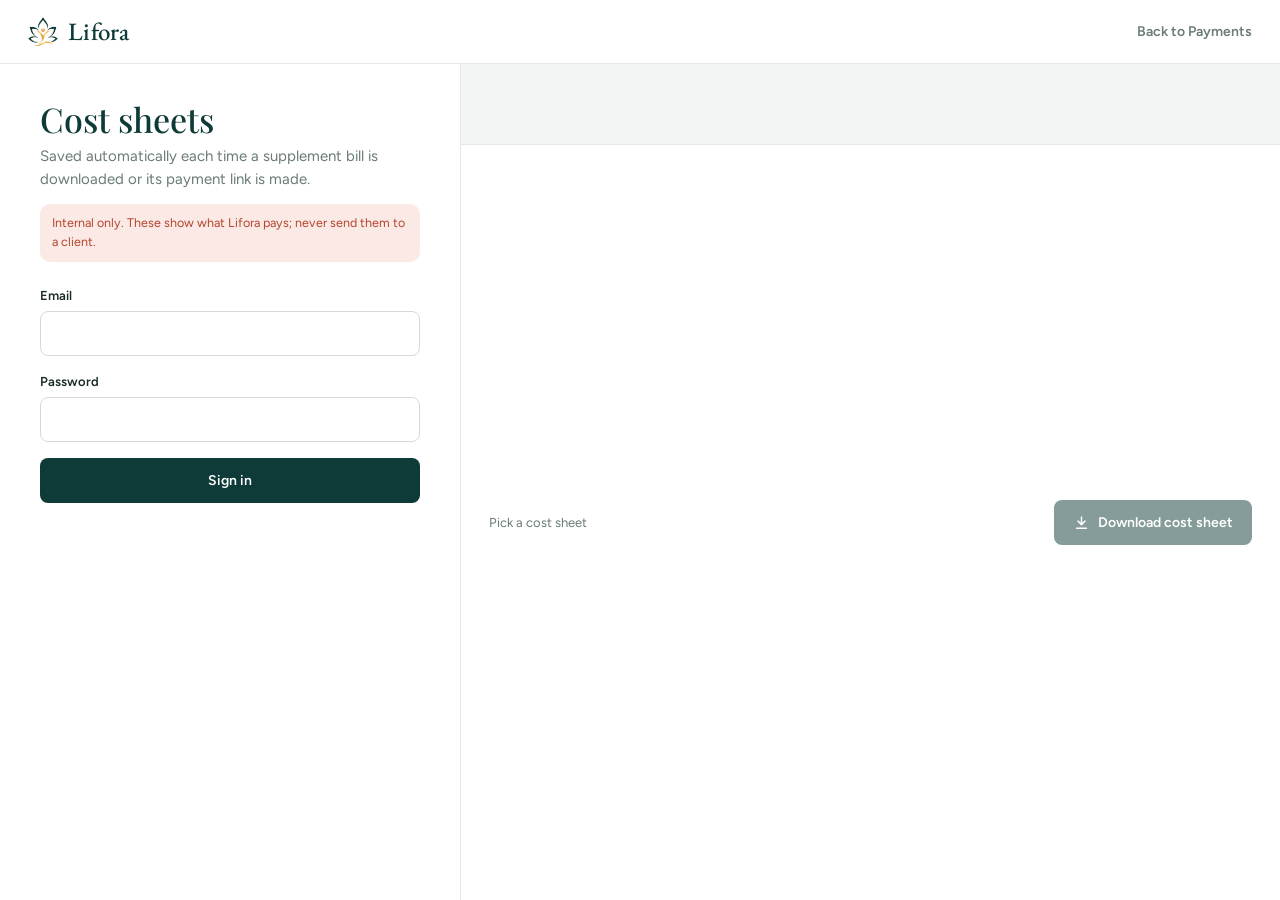
==== cost-sheets/index.html @ 34127728 "Supplements: cost sheet saved privately; Lifora in EB Garamond - Staff now get two PDFs only (schedu" ====
<!doctype html>
<html lang="en">
<head>
<meta charset="utf-8">
<meta name="viewport" content="width=device-width,initial-scale=1,viewport-fit=cover">
<title>Cost sheets · Lifora</title>
<meta name="robots" content="noindex,nofollow">
<meta name="theme-color" content="#ffffff">
<link rel="icon" href="../assets/img/favicon.png" type="image/png">
<link rel="preload" href="../assets/fonts/eb-garamond-latin-500-normal.woff2" as="font" type="font/woff2" crossorigin>
<link rel="stylesheet" href="../assets/css/base.css">
<link rel="stylesheet" href="../assets/css/rx.css">
<link rel="stylesheet" href="../assets/css/sup.css">
<style>
  .sheets{list-style:none;margin:0;padding:0;border-top:1px solid var(--line)}
  .sheet{display:grid;grid-template-columns:1fr auto;gap:4px 16px;padding:14px 4px;border-bottom:1px solid var(--line);cursor:pointer;border-radius:8px}
  .sheet:hover{background:var(--mist)}
  .sheet[aria-selected="true"]{background:#e7efe6}
  .sheet b{font-size:15px}
  .sheet .sub{font-size:12.5px;color:var(--muted)}
  .sheet .amt{text-align:right;font-weight:700;font-variant-numeric:tabular-nums}
  .sheet .amt small{display:block;font-weight:500;color:var(--muted);font-size:12px}
  .sheets .empty{color:var(--muted);padding:20px 4px;cursor:default}
  .owner-note{font-size:12.5px;color:var(--alert);background:#fbe9e5;border-radius:10px;padding:10px 12px;margin:14px 0 0}
</style>
</head>
<body>
<header class="bar">
  <a class="brand" href="../"><img src="../assets/img/emblem.webp" alt="" width="30" height="28"><span>Lifora</span></a>
  <nav class="tabs" aria-label="Tools"><a href="../payments/">Back to Payments</a></nav>
</header>
<main class="studio">
  <section class="form-col" aria-label="Saved cost sheets">
    <h1 class="form-title">Cost sheets</h1>
    <p class="form-lede">Saved automatically each time a supplement bill is downloaded or its payment link is made.</p>
    <p class="owner-note">Internal only. These show what Lifora pays; never send them to a client.</p>

    <form id="signin" class="fields" style="grid-template-columns:1fr;margin-top:24px" hidden novalidate>
      <div class="f"><label for="email">Email</label><input id="email" type="email" autocomplete="username" required></div>
      <div class="f"><label for="password">Password</label><input id="password" type="password" autocomplete="current-password" required></div>
      <button class="btn btn-primary" type="submit">Sign in</button>
      <p class="f"><span class="error" id="signinErr" style="display:block"></span></p>
    </form>

    <div id="app" hidden>
      <div class="search" style="margin-top:22px">
        <svg viewBox="0 0 24 24" fill="none" stroke="currentColor" stroke-width="2" stroke-linecap="round" aria-hidden="true"><circle cx="11" cy="11" r="7"/><path d="M21 21l-4.3-4.3"/></svg>
        <input id="q" type="search" placeholder="Search client or bill no." aria-label="Search" autocomplete="off">
      </div>
      <ul class="sheets" id="list" role="listbox" aria-label="Cost sheets"><li class="empty">Loading…</li></ul>
      <p style="margin-top:18px"><button class="linkbtn" id="signout" type="button">Sign out</button></p>
    </div>
  </section>

  <section class="preview" aria-label="Preview">
    <div class="stage" id="stage"><div class="scaler" id="scaler"><div class="pages" id="pagesRoot"></div></div></div>
    <div class="preview-foot">
      <div class="status" id="status" aria-live="polite">Pick a cost sheet</div>
      <div class="acts"><button class="btn btn-primary" id="pdfBtn" type="button" disabled><span data-icon="download"></span>Download cost sheet</button></div>
    </div>
  </section>
</main>
<script type="module" src="../assets/js/costsheets.js"></script>
</body>
</html>
---- assets/css/base.css ----
/* ==========================================================================
   Lifora Studio — shared tokens and shell (minimal)
   Teal + gold from the lotus emblem, on white. Playfair Display for headings,
   Figtree for everything you read or type. The client's information is the
   loudest thing on every screen; the brand stays small.
   ========================================================================== */
@font-face{font-family:"Playfair Display";src:url("../fonts/playfair-display-latin-400-normal.woff2") format("woff2");font-weight:400;font-style:normal;font-display:swap}
@font-face{font-family:"Playfair Display";src:url("../fonts/playfair-display-latin-500-normal.woff2") format("woff2");font-weight:500;font-style:normal;font-display:swap}
@font-face{font-family:"Playfair Display";src:url("../fonts/playfair-display-latin-600-normal.woff2") format("woff2");font-weight:600;font-style:normal;font-display:swap}
@font-face{font-family:"Playfair Display";src:url("../fonts/playfair-display-latin-400-italic.woff2") format("woff2");font-weight:400;font-style:italic;font-display:swap}
@font-face{font-family:"EB Garamond";src:url("../fonts/eb-garamond-latin-500-normal.woff2") format("woff2");font-weight:500;font-style:normal;font-display:swap}
@font-face{font-family:"Figtree";src:url("../fonts/figtree-latin-400-normal.woff2") format("woff2");font-weight:400;font-display:swap}
@font-face{font-family:"Figtree";src:url("../fonts/figtree-latin-500-normal.woff2") format("woff2");font-weight:500;font-display:swap}
@font-face{font-family:"Figtree";src:url("../fonts/figtree-latin-600-normal.woff2") format("woff2");font-weight:600;font-display:swap}
@font-face{font-family:"Figtree";src:url("../fonts/figtree-latin-700-normal.woff2") format("woff2");font-weight:700;font-display:swap}
@font-face{font-family:"Figtree";src:url("../fonts/figtree-latin-800-normal.woff2") format("woff2");font-weight:800;font-display:swap}

:root{
  --teal:#0e3b38;
  --teal-2:#1d5752;
  --ink:#1a2b29;
  --muted:#6a7b78;
  --faint:#9aa8a5;
  --line:#e4e9e7;
  --line-2:#d3dbd8;
  --mist:#f3f5f4;
  --paper:#ffffff;
  --gold:#b8892e;
  --alert:#b4462f;

  --serif:"Playfair Display",Georgia,"Times New Roman",serif;
  --brandface:"EB Garamond",Garamond,Georgia,serif;   /* the name "Lifora", as in the logo */
  --sans:"Figtree",system-ui,-apple-system,"Segoe UI",Roboto,Arial,sans-serif;
  --focus:0 0 0 3px color-mix(in srgb,var(--teal) 22%,transparent);
}
*{box-sizing:border-box}
[hidden]{display:none!important}
html{-webkit-text-size-adjust:100%}
body{margin:0;background:var(--paper);color:var(--ink);font:15px/1.5 var(--sans);-webkit-font-smoothing:antialiased}
button,input,select,textarea{font:inherit;color:inherit}
:focus-visible{outline:none;box-shadow:var(--focus)}
a{color:inherit}

/* ---------- top bar ---------- */
.bar{display:flex;align-items:center;justify-content:space-between;gap:16px;height:64px;padding:0 28px;border-bottom:1px solid var(--line);background:var(--paper);position:sticky;top:0;z-index:10}
.brand{display:flex;align-items:center;gap:10px;text-decoration:none;color:var(--teal)}
.brand img{width:30px;height:auto;display:block}
.brand span{font:500 25px/1 var(--brandface);letter-spacing:.01em}
.tabs{display:flex;gap:26px;height:100%}
.tabs a{display:flex;align-items:center;font-size:14px;font-weight:600;color:var(--muted);text-decoration:none;border-bottom:2px solid transparent;margin-bottom:-1px}
.tabs a:hover{color:var(--teal)}
.tabs a[aria-current="page"]{color:var(--teal);border-bottom-color:var(--teal)}

/* ---------- studio: form | preview ---------- */
.studio{display:grid;grid-template-columns:minmax(340px,460px) minmax(0,1fr);min-height:calc(100dvh - 64px)}
.form-col{padding:36px 40px 56px;min-width:0}
.form-title{font:500 34px/1.15 var(--serif);color:var(--teal);margin:0 0 6px}
.form-lede{color:var(--muted);margin:0;max-width:44ch}

.group{margin-top:34px}
.group > h2{font:600 13px/1 var(--sans);color:var(--teal);margin:0 0 14px;display:flex;justify-content:space-between;align-items:baseline;gap:10px;padding-bottom:10px;border-bottom:1px solid var(--line)}
.group > h2 .hint{font-weight:500;color:var(--faint)}

.fields{display:grid;grid-template-columns:1fr 1fr;gap:16px 14px}
.fields .wide{grid-column:1/-1}
.f label,.f .label{display:flex;justify-content:space-between;align-items:baseline;font-size:13px;font-weight:600;color:var(--ink);margin-bottom:6px}
.f .count{font-weight:500;font-size:11.5px;color:var(--faint);font-variant-numeric:tabular-nums}
.f .count.near{color:var(--gold)}
.f input,.f select,.f textarea{width:100%;background:var(--paper);border:1px solid var(--line-2);border-radius:8px;padding:10px 12px;font-size:15px;transition:border-color .15s}
.f textarea{resize:vertical;min-height:88px;line-height:1.45}
.f textarea.short{min-height:52px}
.f input:hover,.f select:hover,.f textarea:hover{border-color:#b9c4c1}
.f input:focus,.f select:focus,.f textarea:focus{border-color:var(--teal);outline:none;box-shadow:var(--focus)}
.f .help{font-size:12.5px;color:var(--muted);margin-top:6px;line-height:1.4}
.f .error{font-size:12.5px;color:var(--alert);margin-top:6px;display:none}
.f.invalid input{border-color:var(--alert)}
.f.invalid .error{display:block}
.unit{position:relative}
.unit input{padding-right:44px}
.unit span{position:absolute;right:12px;top:50%;transform:translateY(-50%);font-size:13px;color:var(--faint);pointer-events:none}
.derived{display:flex;align-items:center;gap:8px;border:1px dashed var(--line-2);border-radius:8px;padding:10px 12px;font-size:13px;color:var(--muted);min-height:44px}
.derived b{font-size:16px;color:var(--teal);font-variant-numeric:tabular-nums}

.privacy{font-size:12.5px;color:var(--muted);line-height:1.55;margin-top:36px;max-width:46ch}
.linkbtn{background:none;border:0;padding:0;color:var(--teal);font-weight:600;font-size:13.5px;text-decoration:underline;text-underline-offset:3px;cursor:pointer}

/* ---------- buttons ---------- */
.btn{display:inline-flex;align-items:center;justify-content:center;gap:8px;border:1px solid transparent;border-radius:8px;padding:11px 18px;font-weight:600;font-size:14px;cursor:pointer;text-decoration:none;white-space:nowrap;transition:background .15s,border-color .15s}
.btn:disabled{opacity:.5;cursor:not-allowed}
.btn svg{width:17px;height:17px;flex:none}
.btn-primary{background:var(--teal);color:#fff}
.btn-primary:hover{background:var(--teal-2)}
.btn-line{background:var(--paper);color:var(--teal);border-color:var(--line-2)}
.btn-line:hover{border-color:var(--teal)}
.spinner{width:15px;height:15px;border-radius:50%;border:2px solid currentColor;border-right-color:transparent;animation:spin .7s linear infinite;display:none}
.busy .spinner{display:inline-block}
.busy .btn-icon{display:none}
@keyframes spin{to{transform:rotate(360deg)}}

/* ---------- preview ---------- */
.preview{background:var(--mist);border-left:1px solid var(--line);position:sticky;top:64px;height:calc(100dvh - 64px);display:grid;grid-template-rows:1fr auto;min-width:0}
.stage{overflow:auto;display:flex;align-items:flex-start;justify-content:center;padding:40px;min-height:0}
.preview-foot{display:flex;align-items:center;gap:12px;padding:14px 28px;border-top:1px solid var(--line);background:var(--paper)}
.preview-foot .status{font-size:13px;color:var(--muted);flex:1;min-width:0}
.preview-foot .status.warn{color:var(--alert)}
.preview-foot .acts{display:flex;gap:10px;margin-left:auto}

/* ---------- toast ---------- */
.toast{position:fixed;left:50%;bottom:24px;transform:translate(-50%,12px);opacity:0;background:var(--teal);color:#fff;padding:11px 16px;border-radius:10px;font-size:13.5px;font-weight:600;box-shadow:0 10px 30px #0003;transition:opacity .2s,transform .2s;z-index:50;max-width:calc(100vw - 32px);pointer-events:none}
.toast.show{opacity:1;transform:translate(-50%,0);pointer-events:auto}
.toast button{background:none;border:0;color:#f1d9a6;font-weight:700;text-decoration:underline;cursor:pointer;margin-left:8px;padding:0}

/* ---------- responsive ---------- */
@media (max-width:980px){
  .bar{padding:0 16px}
  .tabs{gap:18px;overflow-x:auto;scrollbar-width:none;min-width:0;flex:1;justify-content:flex-start;margin-left:12px}
  .tabs a{white-space:nowrap}
  .studio{grid-template-columns:minmax(0,1fr)}
  .preview{position:relative;top:0;height:auto;order:-1;border-left:0;border-bottom:1px solid var(--line);display:block}
  .stage{padding:20px 16px}
  .form-col{padding:28px 16px 40px}
  .preview-foot{position:fixed;left:0;right:0;bottom:0;z-index:20;padding:12px 16px calc(12px + env(safe-area-inset-bottom));box-shadow:0 -6px 20px #0e3b3814}
  .preview-foot .status{display:none}
  .preview-foot .acts{width:100%}
  .preview-foot .acts .btn{flex:1}
  body{padding-bottom:76px}
}
@media (max-width:420px){.brand span{display:none}}
@media (prefers-reduced-motion:reduce){*{transition:none!important;animation:none!important}}

/* ---------- dynamic button (see dynamicButton() in common.js) ---------- */
.dyn{position:relative;overflow:hidden;white-space:nowrap;transition:width .26s cubic-bezier(.23,1,.32,1),background .15s cubic-bezier(.23,1,.32,1),border-color .15s,color .15s,transform .15s cubic-bezier(.23,1,.32,1)}
.dyn:active:not(:disabled){transform:scale(.97)}
.dyn:disabled{opacity:1;cursor:progress}
.dyn-in{position:relative;display:inline-flex;align-items:center;gap:8px}
.dyn-ico,.dyn-txt{position:relative;display:inline-grid;overflow:hidden}
.dyn-ico{width:17px;height:17px;flex:none}
.dyn-ico[hidden]{display:none!important}
.dyn-item{grid-area:1/1;display:flex;align-items:center;justify-content:center}
.dyn-ico .dyn-item svg{width:17px;height:17px}
.dyn-enter{animation:dyn-enter .18s cubic-bezier(.23,1,.32,1)}
.dyn-leave{animation:dyn-leave .18s cubic-bezier(.23,1,.32,1) forwards}
@keyframes dyn-enter{from{opacity:0;transform:translateY(8px)}}
@keyframes dyn-leave{to{opacity:0;transform:translateY(-8px)}}
.dyn-measure{position:absolute;left:0;top:0;display:inline-flex;align-items:center;gap:8px;visibility:hidden;pointer-events:none}
.dyn-ico-m{display:inline-flex;width:17px;height:17px}
.dyn-spin{animation:spin .8s linear infinite}
.linkbtn.dyn{padding:0}

/* ---------- animated counter (see counter.js) ---------- */
.sr-only{position:absolute;width:1px;height:1px;padding:0;margin:-1px;overflow:hidden;clip:rect(0,0,0,0);white-space:nowrap;border:0}
.ctr{display:inline-flex;align-items:center;font-variant-numeric:tabular-nums;vertical-align:bottom}
.ctr-vis{position:relative;display:inline-flex;align-items:center;user-select:none}
.ctr-fx,.ctr-m{display:inline-block}
.ctr-d{position:relative;display:inline-grid;overflow:hidden;height:1.5em;line-height:1.5;
  -webkit-mask-image:linear-gradient(to bottom,rgba(0,0,0,0) 0%,rgba(0,0,0,.06) 5.5%,rgba(0,0,0,.5) 11%,rgba(0,0,0,.94) 16.5%,#000 22%,#000 78%,rgba(0,0,0,.94) 83.5%,rgba(0,0,0,.5) 89%,rgba(0,0,0,.06) 94.5%,rgba(0,0,0,0) 100%);
  mask-image:linear-gradient(to bottom,rgba(0,0,0,0) 0%,rgba(0,0,0,.06) 5.5%,rgba(0,0,0,.5) 11%,rgba(0,0,0,.94) 16.5%,#000 22%,#000 78%,rgba(0,0,0,.94) 83.5%,rgba(0,0,0,.5) 89%,rgba(0,0,0,.06) 94.5%,rgba(0,0,0,0) 100%)}
.ctr-sz{grid-area:1/1;visibility:hidden}
.ctr-st{position:absolute;left:0;right:0;top:0;will-change:transform}
.ctr-st>span{display:flex;align-items:center;justify-content:center;height:1.5em}

/* ---------- bounce sidebar (see rail.js) ---------- */
.rail-col{display:none}
@media (min-width:1280px){
  .studio.with-rail{grid-template-columns:176px minmax(340px,460px) minmax(0,1fr)}
  .rail-col{display:block;border-right:1px solid var(--line);padding:40px 12px 40px 20px}
  .rail-col .bounce{position:sticky;top:104px}
}
.bounce{position:relative;list-style:none;margin:0;padding:0 0 0 24px;display:flex;flex-direction:column;gap:4px}
.bounce-dot{position:absolute;left:8px;top:0;width:6px;height:6px;border-radius:50%;background:var(--gold);opacity:0;transition:opacity .15s;will-change:transform}
.bounce.ready .bounce-dot{opacity:1}
.bounce-item{display:flex;width:100%;align-items:center;padding:4px;border:0;background:none;border-radius:8px;text-align:left;font-size:14px;color:color-mix(in srgb,var(--ink) 50%,transparent);cursor:pointer;transition:color .2s;text-decoration:none}
.bounce-item:hover{color:var(--ink)}
.bounce-item[data-active="true"]{color:var(--ink)}
.bounce-heading{padding:28px 4px 4px;font-size:11px;font-weight:600;letter-spacing:.14em;text-transform:uppercase;color:var(--gold)}
.bounce-heading:first-child{padding-top:0}
---- assets/css/rx.css ----
/* ==========================================================================
   Prescription tool — form pieces + the A4 page (1024 × 1448, true A4 ratio).
   Layout follows Lifora's printed prescription: logo left, doctor right,
   client block, Rx table, advice, review date, signature bottom right.
   ========================================================================== */

/* ---------- form ---------- */
.presets{display:flex;gap:8px;flex-wrap:wrap;margin-bottom:12px}
.preset{border:1px solid var(--line-2);background:var(--paper);border-radius:999px;padding:6px 12px;font-size:13px;font-weight:600;color:var(--teal);cursor:pointer}
.preset:hover{border-color:var(--teal)}
.preset::before{content:'+ '}
.rx-rows{list-style:none;margin:0 0 12px;padding:0;display:grid;gap:12px;counter-reset:rx}
.rx-row{position:relative;border:1px solid var(--line);border-radius:12px;padding:14px 14px 12px 40px;background:var(--paper)}
.rx-row::before{counter-increment:rx;content:counter(rx);position:absolute;left:14px;top:14px;font:600 15px var(--serif);color:var(--teal)}
.rx-row .fields{gap:10px}
.rx-row label{font-size:12px}
.rx-row input,.rx-row select{padding:8px 10px;font-size:14px}
.rx-row-acts{display:flex;justify-content:flex-end;gap:16px;margin-top:8px}
.rx-row-acts .linkbtn{font-size:12.5px}
.sig-row{display:flex;align-items:center;gap:14px;flex-wrap:wrap}
.sig-btn{cursor:pointer;padding:8px 14px;font-size:13px}
#sigThumb{max-height:40px;max-width:140px;border:1px solid var(--line);border-radius:6px;background:#fff;padding:2px}
.review-quick{display:flex;gap:14px;align-items:center;min-height:44px}
.review-quick .linkbtn{font-size:13px}

/* ---------- preview ---------- */
.scaler{flex:none;position:relative}
.pages{width:1024px;transform-origin:top left}
.page{position:relative;width:1024px;height:1448px;background:#fff;overflow:hidden;box-shadow:0 1px 2px #0e3b3814,0 18px 40px #0e3b3816;font-family:var(--sans);color:#1a2b29;-webkit-font-smoothing:antialiased}
.exporting .pages{transform:none!important}
.exporting .page{box-shadow:none}

/* ---------- the page ---------- */
.rx-page{padding:64px 84px 0}
.rx-head{display:flex;justify-content:space-between;align-items:flex-start;padding-bottom:30px;border-bottom:1.5px solid #e4e9e7}
.rx-mark{display:flex;flex-direction:column;align-items:center;width:240px}
.rx-mark img{width:184px;height:auto;display:block}
.rx-mark .tag{display:flex;align-items:center;gap:10px;margin-top:8px;font:italic 400 17px var(--serif);color:#0e3b38;white-space:nowrap}
.rx-mark .tag::before,.rx-mark .tag::after{content:'';width:26px;height:1px;background:#b8892e}
.rx-doc{text-align:right;padding-top:6px}
.rx-doc b{display:block;font-size:23px;font-weight:700;color:#1a2b29}
.rx-doc span{display:block;font-size:16.5px;color:#6a7b78;margin-top:6px}
.rx-pt{display:grid;grid-template-columns:1fr auto;gap:12px 40px;margin-top:32px;font-size:17.5px}
.rx-pt p{margin:0}
.rx-pt .r{text-align:right}
.rx-pt b{font-weight:700}
.rx-dx{margin:28px 0 0;font-size:17.5px;line-height:1.5}
.rx-dx b{font-weight:700}
.rx-symbol{font:italic 600 60px/1 var(--serif);color:#0e3b38;margin:40px 0 8px}
.rx-table{width:100%;border-collapse:collapse;font-size:17.5px}
.rx-table th{text-align:left;font-size:15px;font-weight:600;color:#6a7b78;padding:0 12px 12px 0;border-bottom:2px solid #c9d2cf}
.rx-table td{padding:20px 12px 20px 0;border-bottom:1px solid #e4e9e7;vertical-align:top;line-height:1.45}
.rx-table td:first-child{font-weight:700;width:42%}
.rx-table td:nth-child(2){width:16%}
.rx-table td:nth-child(3){width:12%}
.rx-table .empty td{color:#9aa8a5;font-weight:400}
.rx-advice{margin-top:44px;font-size:17.5px}
.rx-advice h3{font-size:17.5px;font-weight:700;margin:0 0 10px}
.rx-advice ol{margin:0;padding-left:22px;line-height:1.75}
.rx-review{margin-top:22px;font-size:17.5px}
.rx-review b{font-weight:700}
.rx-sign{position:absolute;right:84px;bottom:84px;width:280px;text-align:center}
.rx-sign .sig{height:76px;display:flex;align-items:flex-end;justify-content:center;margin-bottom:6px}
.rx-sign .sig img{max-height:76px;max-width:220px}
.rx-sign .line{border-top:1.5px solid #6a7b78;padding-top:10px;font-size:17.5px;font-weight:700}
.rx-sign small{display:block;font-size:14px;color:#6a7b78;margin-top:4px;letter-spacing:.02em}

@media print{
  @page{size:A4;margin:0}
  body{padding:0}
  .bar,.form-col,.preview-foot,.toast{display:none!important}
  .studio{display:block}
  .preview{position:static;height:auto;background:none;border:0;display:block}
  .stage{padding:0;overflow:visible;display:block}
  .scaler{width:auto!important;height:auto!important}
  .pages{width:auto;transform:none!important}
  .page{box-shadow:none;margin:0 auto;zoom:.775;print-color-adjust:exact;-webkit-print-color-adjust:exact}
}
---- assets/css/sup.css ----
/* ==========================================================================
   Supplements tool — form pieces + the three documents (schedule, bill,
   internal). Letterhead and page base come from rx.css.
   ========================================================================== */
.co-muted{color:var(--muted)}

/* duration */
.seg{display:flex;gap:6px;align-items:center;flex-wrap:wrap}
.seg button{border:1px solid var(--line-2);background:var(--paper);border-radius:999px;padding:8px 14px;font-size:14px;font-weight:600;color:var(--muted);cursor:pointer}
.seg button[aria-checked="true"]{background:var(--teal);border-color:var(--teal);color:#fff}
.seg-custom{display:inline-flex;align-items:center;gap:6px;margin-left:6px;font-size:14px;color:var(--muted)}
.seg-custom input{width:76px;border:1px solid var(--line-2);border-radius:8px;padding:8px 10px;font-size:15px}
.seg-custom input:focus{border-color:var(--teal);outline:none;box-shadow:var(--focus)}

/* catalogue picker */
.search{position:relative;margin-bottom:10px}
.search svg{position:absolute;left:12px;top:50%;transform:translateY(-50%);width:16px;height:16px;color:var(--faint)}
.search input{width:100%;background:var(--paper);border:1px solid var(--line-2);border-radius:8px;padding:10px 12px 10px 36px;font-size:15px}
.search input:focus{border-color:var(--teal);outline:none;box-shadow:var(--focus)}
.cat{display:flex;flex-wrap:wrap;gap:6px;max-height:172px;overflow:auto;padding:2px;margin-bottom:16px}
.cat button{border:1px solid var(--line-2);background:var(--paper);border-radius:999px;padding:6px 12px;font-size:13px;font-weight:600;color:var(--teal);cursor:pointer}
.cat button:hover{border-color:var(--teal)}
.cat button[aria-pressed="true"]{background:#e7efe6;border-color:#cfdccf;color:var(--muted)}
.cat .none{font-size:13px;color:var(--muted);padding:6px 2px}

/* selected rows */
.sup-rows{list-style:none;margin:0 0 12px;padding:0;display:grid;gap:12px;counter-reset:sup}
.sup-row{position:relative;border:1px solid var(--line);border-radius:12px;padding:14px 14px 12px 40px;background:var(--paper)}
.sup-row::before{counter-increment:sup;content:counter(sup);position:absolute;left:14px;top:14px;font:600 15px var(--serif);color:var(--teal)}
.sup-row.local{background:#fbfaf6}
.sup-top{display:flex;justify-content:space-between;align-items:flex-start;gap:10px}
.sup-name{font-weight:700;font-size:15px}
.sup-name input{width:100%;border:1px solid var(--line-2);border-radius:8px;padding:8px 10px;font-size:15px;font-weight:600}
.packs{display:inline-flex;border:1px solid var(--line-2);border-radius:999px;overflow:hidden;flex:none}
.packs button{border:0;background:none;padding:4px 10px;font-size:12.5px;font-weight:600;color:var(--muted);cursor:pointer}
.packs button[aria-checked="true"]{background:var(--teal);color:#fff}
.sup-grid{display:grid;grid-template-columns:1fr 1fr;gap:10px 12px;margin-top:10px}
.sup-grid .wide{grid-column:1/-1}
.sup-grid label{display:block;font-size:12px;font-weight:600;color:var(--ink);margin-bottom:4px}
.sup-grid input{width:100%;border:1px solid var(--line-2);border-radius:8px;padding:8px 10px;font-size:14px;background:var(--paper)}
.sup-grid input:focus{border-color:var(--teal);outline:none;box-shadow:var(--focus)}
.doses{display:grid;grid-template-columns:repeat(4,1fr);gap:6px}
.doses label{text-align:center;font-weight:500;color:var(--muted);font-size:11.5px}
.doses input{text-align:center;padding:8px 4px}
.bottles{display:flex;align-items:center;gap:8px}
.bottles input{width:72px}
.bottles .auto{font-size:12px;color:var(--muted)}
.money-line{display:flex;justify-content:space-between;font-size:13px;color:var(--muted);margin-top:10px;padding-top:10px;border-top:1px dashed var(--line)}
.money-line b{color:var(--ink);font-variant-numeric:tabular-nums}
.money-line .neg{color:var(--alert)}
.sup-acts{display:flex;justify-content:space-between;align-items:center;gap:12px;margin-top:10px;flex-wrap:wrap}
.sup-acts label{display:flex;align-items:center;gap:8px;font-size:13px;color:var(--ink)}
.sup-acts input{accent-color:var(--teal);width:16px;height:16px}
.sup-acts .linkbtn{font-size:12.5px}

/* document switcher above the preview */
.doc-tabs{display:flex;gap:4px;padding:12px 20px 0;border-bottom:1px solid var(--line);background:var(--mist)}
.doc-tabs button{border:0;background:none;padding:10px 14px;border-radius:10px 10px 0 0;font-size:14px;font-weight:600;color:var(--muted);cursor:pointer;display:flex;flex-direction:column;align-items:flex-start;line-height:1.2}
.doc-tabs button small{font-weight:500;font-size:11.5px;color:var(--faint)}
.doc-tabs button[aria-selected="true"]{background:var(--paper);color:var(--teal);box-shadow:0 -1px 0 var(--line) inset}
.preview{grid-template-rows:auto 1fr auto auto}
.pay-result{padding:12px 28px 16px;background:var(--paper);border-top:1px solid var(--line);font-size:13px}
.pay-result a{color:var(--teal);overflow-wrap:anywhere}
.pay-result .row{display:flex;gap:16px;margin-top:8px;flex-wrap:wrap}

/* ---------- documents ---------- */
.doc{--s:1}
.doc .rx-page{padding:64px 84px 0}
.doc-title{display:flex;align-items:baseline;justify-content:space-between;margin:32px 0 0}
.doc-title h2{font:italic 600 calc(40px*var(--s))/1 var(--serif);color:#0e3b38;margin:0}
.doc-title span{font-size:calc(15px*var(--s));color:#6a7b78}
.doc-pt{display:grid;grid-template-columns:1fr auto;gap:10px 40px;margin-top:22px;font-size:calc(16.5px*var(--s))}
.doc-pt p{margin:0}
.doc-pt .r{text-align:right}
.doc-pt b{font-weight:700}
.doc-table{width:100%;border-collapse:collapse;font-size:calc(15.5px*var(--s));margin-top:calc(26px*var(--s))}
.doc-table th{text-align:left;font-size:calc(13px*var(--s));font-weight:600;color:#6a7b78;padding:0 10px calc(10px*var(--s)) 0;border-bottom:2px solid #c9d2cf;vertical-align:bottom}
.doc-table td{padding:calc(12px*var(--s)) 10px calc(12px*var(--s)) 0;border-bottom:1px solid #e4e9e7;vertical-align:top;line-height:1.35}
.doc-table .num{text-align:right;font-variant-numeric:tabular-nums;white-space:nowrap}
.doc-table .mid{text-align:center;width:9%}
.doc-table th.num{text-align:right}
.doc-table th.mid{text-align:center}
.doc-table td.name{font-weight:700}
.doc-table td.name small{display:block;font-weight:500;color:#6a7b78;font-size:calc(13px*var(--s));margin-top:2px}
.doc-table .dose{font-weight:700;color:#0e3b38}
.doc-table .dash{color:#c3ccc9}
.doc-table tfoot td{border-bottom:0;font-weight:700;padding-top:calc(16px*var(--s))}
.doc-table tfoot .grand td{font-size:calc(19px*var(--s));color:#0e3b38;border-top:2px solid #c9d2cf}
.doc-table .neg{color:#b4462f}
.doc-note{font-size:calc(14px*var(--s));color:#6a7b78;margin:14px 0 0}
.doc-instr{margin-top:calc(30px*var(--s));font-size:calc(15px*var(--s))}
.doc-instr h3{font-size:calc(15.5px*var(--s));font-weight:700;margin:0 0 8px}
.doc-instr ol{margin:0;padding-left:22px;line-height:1.6}
.doc-empty td{color:#9aa8a5;font-weight:400!important}
.internal-tag{display:inline-block;background:#fbe9e5;color:#b4462f;font-weight:700;font-size:13px;letter-spacing:.04em;padding:6px 12px;border-radius:999px}
.bill-pay{display:flex;gap:22px;align-items:center;margin-top:30px;padding:18px 20px;border:1px solid #e4e9e7;border-radius:14px}
.bill-pay .qr{width:120px;height:120px;flex:none}
.bill-pay .qr svg{width:100%;height:100%;display:block}
.bill-pay p{margin:0;font-size:15px;line-height:1.5}
.bill-pay b{display:block;font-size:16px;color:#0e3b38;margin-bottom:4px}
.bill-pay span{color:#6a7b78;font-size:13.5px;overflow-wrap:anywhere}
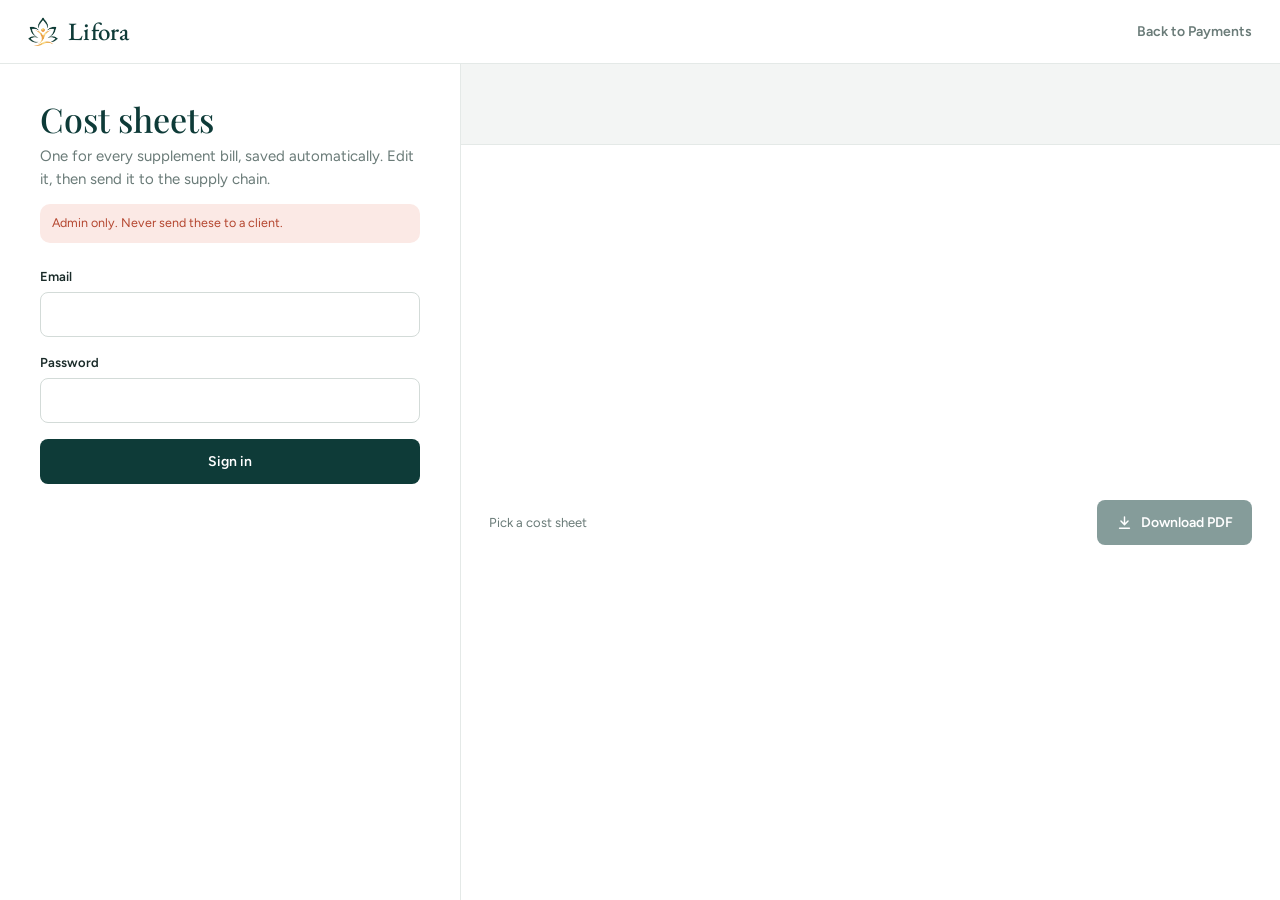
==== commit bc3d475c: "Staff sign-in, editable Aegant cost sheets with commission and delivery - Roles: admin (payment_admi" ====
--- a/cost-sheets/index.html
+++ b/cost-sheets/index.html
@@ -12,8 +12,8 @@
 <link rel="stylesheet" href="../assets/css/rx.css">
 <link rel="stylesheet" href="../assets/css/sup.css">
 <style>
-  .sheets{list-style:none;margin:0;padding:0;border-top:1px solid var(--line)}
-  .sheet{display:grid;grid-template-columns:1fr auto;gap:4px 16px;padding:14px 4px;border-bottom:1px solid var(--line);cursor:pointer;border-radius:8px}
+  .sheets{list-style:none;margin:0;padding:0;border-top:1px solid var(--line);max-height:260px;overflow:auto}
+  .sheet{display:grid;grid-template-columns:1fr auto;gap:4px 16px;padding:12px 6px;border-bottom:1px solid var(--line);cursor:pointer;border-radius:8px}
   .sheet:hover{background:var(--mist)}
   .sheet[aria-selected="true"]{background:#e7efe6}
   .sheet b{font-size:15px}
@@ -22,6 +22,7 @@
   .sheet .amt small{display:block;font-weight:500;color:var(--muted);font-size:12px}
   .sheets .empty{color:var(--muted);padding:20px 4px;cursor:default}
   .owner-note{font-size:12.5px;color:var(--alert);background:#fbe9e5;border-radius:10px;padding:10px 12px;margin:14px 0 0}
+  .no-access{margin-top:24px}
 </style>
 </head>
 <body>
@@ -30,10 +31,10 @@
   <nav class="tabs" aria-label="Tools"><a href="../payments/">Back to Payments</a></nav>
 </header>
 <main class="studio">
-  <section class="form-col" aria-label="Saved cost sheets">
+  <section class="form-col" aria-label="Cost sheets">
     <h1 class="form-title">Cost sheets</h1>
-    <p class="form-lede">Saved automatically each time a supplement bill is downloaded or its payment link is made.</p>
-    <p class="owner-note">Internal only. These show what Lifora pays; never send them to a client.</p>
+    <p class="form-lede">One for every supplement bill, saved automatically. Edit it, then send it to the supply chain.</p>
+    <p class="owner-note">Admin only. Never send these to a client.</p>
 
     <form id="signin" class="fields" style="grid-template-columns:1fr;margin-top:24px" hidden novalidate>
       <div class="f"><label for="email">Email</label><input id="email" type="email" autocomplete="username" required></div>
@@ -42,12 +43,43 @@
       <p class="f"><span class="error" id="signinErr" style="display:block"></span></p>
     </form>
 
+    <p class="no-access form-lede" id="noAccess" hidden>Only the admin can open cost sheets. <a href="../payments/">Go to Payments</a></p>
+
     <div id="app" hidden>
-      <div class="search" style="margin-top:22px">
-        <svg viewBox="0 0 24 24" fill="none" stroke="currentColor" stroke-width="2" stroke-linecap="round" aria-hidden="true"><circle cx="11" cy="11" r="7"/><path d="M21 21l-4.3-4.3"/></svg>
-        <input id="q" type="search" placeholder="Search client or bill no." aria-label="Search" autocomplete="off">
+      <div class="group">
+        <h2>Saved <span class="hint" id="count"></span></h2>
+        <div class="search">
+          <svg viewBox="0 0 24 24" fill="none" stroke="currentColor" stroke-width="2" stroke-linecap="round" aria-hidden="true"><circle cx="11" cy="11" r="7"/><path d="M21 21l-4.3-4.3"/></svg>
+          <input id="q" type="search" placeholder="Search client or bill no." aria-label="Search" autocomplete="off">
+        </div>
+        <ul class="sheets" id="list" role="listbox" aria-label="Cost sheets"><li class="empty">Loading…</li></ul>
       </div>
-      <ul class="sheets" id="list" role="listbox" aria-label="Cost sheets"><li class="empty">Loading…</li></ul>
+
+      <form id="editor" hidden novalidate>
+        <div class="group">
+          <h2>Delivery <span class="dirty" id="dirty" hidden>Unsaved changes</span></h2>
+          <div class="fields">
+            <div class="f wide"><label for="eName">Client name</label><input id="eName" maxlength="100" autocomplete="off"></div>
+            <div class="f"><label for="ePhone">Mobile number</label><input id="ePhone" inputmode="tel" maxlength="20" autocomplete="off"></div>
+            <div class="f"><label for="eDate">Date</label><input id="eDate" type="date"></div>
+            <div class="f wide"><label for="eAddress">Address</label><textarea id="eAddress" class="short" maxlength="300"></textarea></div>
+          </div>
+        </div>
+        <div class="group">
+          <h2>Items</h2>
+          <ul class="cs-items" id="items"></ul>
+          <button class="btn btn-line" id="addItem" type="button">Add an item</button>
+        </div>
+        <div class="group">
+          <h2>Commission and delivery</h2>
+          <div class="fields">
+            <div class="f"><label for="ePct">Lifora commission</label><div class="unit"><input id="ePct" type="number" inputmode="decimal" min="0" max="100" step="0.5"><span>%</span></div></div>
+            <div class="f"><label for="eFee">Delivery fee</label><div class="unit"><input id="eFee" type="number" inputmode="decimal" min="0" step="1"><span>INR</span></div></div>
+          </div>
+          <div class="cs-sum" id="sum"></div>
+        </div>
+        <button class="btn btn-primary" id="saveBtn" type="submit" style="width:100%;margin-top:22px">Save changes</button>
+      </form>
       <p style="margin-top:18px"><button class="linkbtn" id="signout" type="button">Sign out</button></p>
     </div>
   </section>
@@ -56,7 +88,10 @@
     <div class="stage" id="stage"><div class="scaler" id="scaler"><div class="pages" id="pagesRoot"></div></div></div>
     <div class="preview-foot">
       <div class="status" id="status" aria-live="polite">Pick a cost sheet</div>
-      <div class="acts"><button class="btn btn-primary" id="pdfBtn" type="button" disabled><span data-icon="download"></span>Download cost sheet</button></div>
+      <div class="acts">
+        <button class="btn btn-line" id="shareBtn" type="button" hidden disabled><span data-icon="share"></span>Send to supply chain</button>
+        <button class="btn btn-primary" id="pdfBtn" type="button" disabled><span data-icon="download"></span>Download PDF</button>
+      </div>
     </div>
   </section>
 </main>
--- a/assets/css/sup.css
+++ b/assets/css/sup.css
@@ -99,3 +99,26 @@
 .bill-pay p{margin:0;font-size:15px;line-height:1.5}
 .bill-pay b{display:block;font-size:16px;color:#0e3b38;margin-bottom:4px}
 .bill-pay span{color:#6a7b78;font-size:13.5px;overflow-wrap:anywhere}
+
+/* cost sheet for the supply chain */
+.cs-head{align-items:center}
+.cs-supplier{font:500 64px/1 var(--brandface);color:#1a2b29;letter-spacing:.01em}
+.cs-ship{display:grid;grid-template-columns:1fr 1fr;gap:10px 40px;margin-top:22px;padding:16px 18px;border:1px solid #e4e9e7;border-radius:12px;font-size:calc(15.5px*var(--s))}
+.cs-ship div{display:flex;flex-direction:column;gap:2px}
+.cs-ship div:last-child{grid-column:1/-1}
+.cs-ship span{font-size:12.5px;color:#6a7b78}
+.cs-ship b{font-weight:600;white-space:pre-line}
+.doc-table tfoot .cs-sub td{font-weight:500;color:#3d4f4b;padding-top:calc(8px*var(--s));padding-bottom:calc(8px*var(--s))}
+.doc-table tfoot .cs-sub:first-child td{border-top:2px solid #c9d2cf;padding-top:calc(16px*var(--s))}
+
+/* cost sheet editor (admin) */
+.cs-items{list-style:none;margin:0 0 10px;padding:0;display:grid;gap:8px}
+.cs-item{display:grid;grid-template-columns:1fr 64px 96px auto;gap:8px;align-items:end;padding:10px;border:1px solid var(--line);border-radius:10px;background:var(--paper)}
+.cs-item label{display:block;font-size:11.5px;font-weight:600;color:var(--muted);margin-bottom:3px}
+.cs-item input{width:100%;border:1px solid var(--line-2);border-radius:8px;padding:7px 9px;font-size:14px}
+.cs-item input:focus{border-color:var(--teal);outline:none;box-shadow:var(--focus)}
+.cs-item .linkbtn{font-size:12.5px;padding-bottom:8px}
+.cs-sum{display:grid;gap:4px;margin-top:12px;padding:12px 14px;background:var(--mist);border-radius:10px;font-size:14px}
+.cs-sum div{display:flex;justify-content:space-between}
+.cs-sum .net{font-weight:700;color:var(--teal);font-size:16px;border-top:1px solid var(--line-2);padding-top:6px;margin-top:2px}
+.dirty{font-size:12.5px;color:var(--gold);font-weight:600}
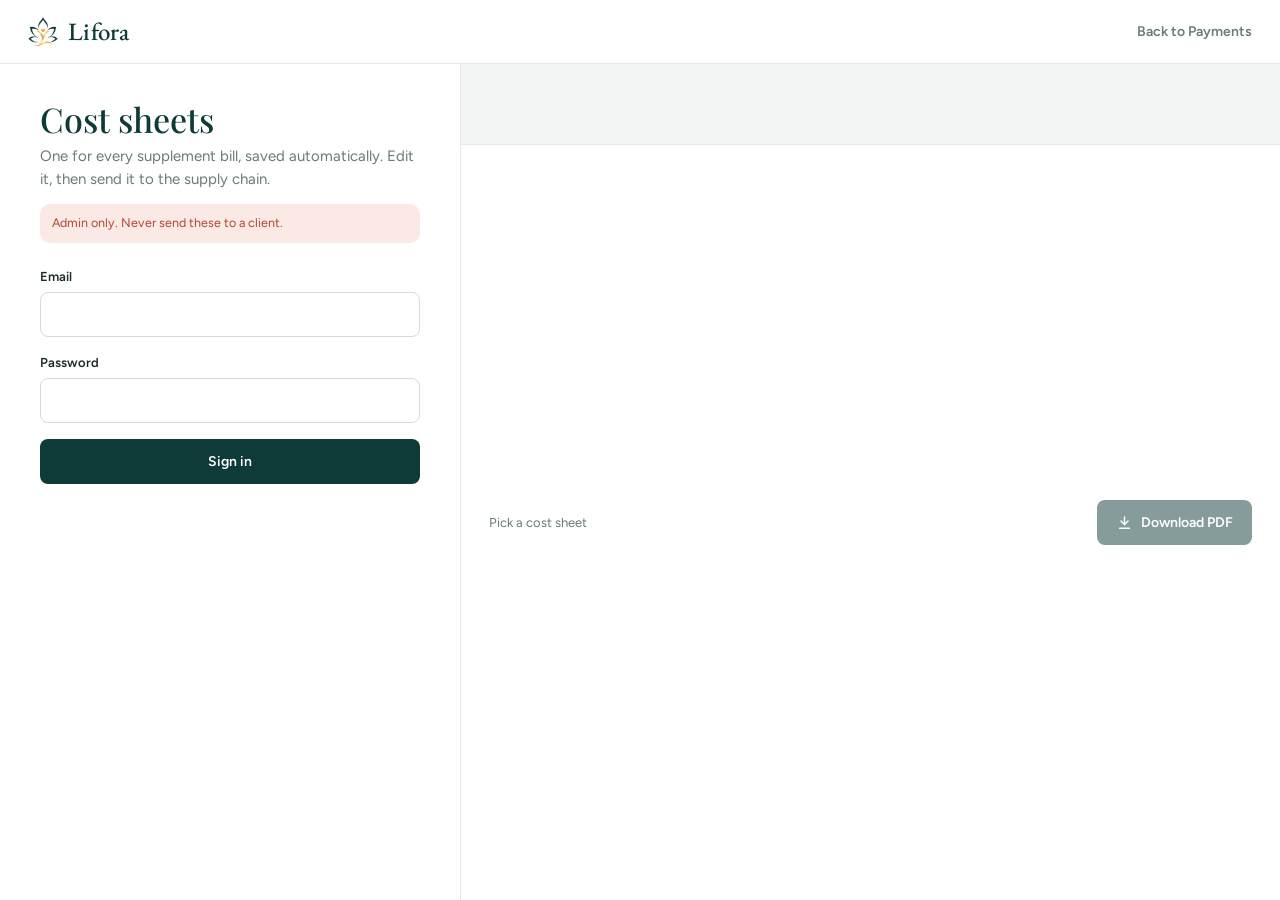
==== commit cf354a7d: "Faster payment page - Start the payment-details request from an inline script in <head>,   in parall" ====
--- a/cost-sheets/index.html
+++ b/cost-sheets/index.html
@@ -27,7 +27,7 @@
 </head>
 <body>
 <header class="bar">
-  <a class="brand" href="../"><img src="../assets/img/emblem.webp" alt="" width="30" height="28"><span>Lifora</span></a>
+  <a class="brand" href="../"><img src="../assets/img/emblem-sm.webp" alt="" width="30" height="28"><span>Lifora</span></a>
   <nav class="tabs" aria-label="Tools"><a href="../payments/">Back to Payments</a></nav>
 </header>
 <main class="studio">
@@ -37,8 +37,8 @@
     <p class="owner-note">Admin only. Never send these to a client.</p>
 
     <form id="signin" class="fields" style="grid-template-columns:1fr;margin-top:24px" hidden novalidate>
-      <div class="f"><label for="email">Email</label><input id="email" type="email" autocomplete="username" required></div>
-      <div class="f"><label for="password">Password</label><input id="password" type="password" autocomplete="current-password" required></div>
+      <div class="f"><label for="email">Email</label><input id="email" name="email" type="email" autocomplete="username" required></div>
+      <div class="f"><label for="password">Password</label><input id="password" name="password" type="password" autocomplete="current-password" required></div>
       <button class="btn btn-primary" type="submit">Sign in</button>
       <p class="f"><span class="error" id="signinErr" style="display:block"></span></p>
     </form>
@@ -73,7 +73,7 @@
         <div class="group">
           <h2>Commission and delivery</h2>
           <div class="fields">
-            <div class="f"><label for="ePct">Lifora commission</label><div class="unit"><input id="ePct" type="number" inputmode="decimal" min="0" max="100" step="0.5"><span>%</span></div></div>
+            <div class="f"><label for="ePct">Commission</label><div class="unit"><input id="ePct" type="number" inputmode="decimal" min="0" max="100" step="0.5"><span>%</span></div></div>
             <div class="f"><label for="eFee">Delivery fee</label><div class="unit"><input id="eFee" type="number" inputmode="decimal" min="0" step="1"><span>INR</span></div></div>
           </div>
           <div class="cs-sum" id="sum"></div>
--- a/assets/css/base.css
+++ b/assets/css/base.css
@@ -9,6 +9,7 @@
 @font-face{font-family:"Playfair Display";src:url("../fonts/playfair-display-latin-600-normal.woff2") format("woff2");font-weight:600;font-style:normal;font-display:swap}
 @font-face{font-family:"Playfair Display";src:url("../fonts/playfair-display-latin-400-italic.woff2") format("woff2");font-weight:400;font-style:italic;font-display:swap}
 @font-face{font-family:"EB Garamond";src:url("../fonts/eb-garamond-latin-500-normal.woff2") format("woff2");font-weight:500;font-style:normal;font-display:swap}
+@font-face{font-family:"EB Garamond";src:url("../fonts/eb-garamond-latin-400-italic.woff2") format("woff2");font-weight:400;font-style:italic;font-display:swap}
 @font-face{font-family:"Figtree";src:url("../fonts/figtree-latin-400-normal.woff2") format("woff2");font-weight:400;font-display:swap}
 @font-face{font-family:"Figtree";src:url("../fonts/figtree-latin-500-normal.woff2") format("woff2");font-weight:500;font-display:swap}
 @font-face{font-family:"Figtree";src:url("../fonts/figtree-latin-600-normal.woff2") format("woff2");font-weight:600;font-display:swap}
--- a/assets/css/rx.css
+++ b/assets/css/rx.css
@@ -35,7 +35,7 @@
 .rx-head{display:flex;justify-content:space-between;align-items:flex-start;padding-bottom:30px;border-bottom:1.5px solid #e4e9e7}
 .rx-mark{display:flex;flex-direction:column;align-items:center;width:240px}
 .rx-mark img{width:184px;height:auto;display:block}
-.rx-mark .tag{display:flex;align-items:center;gap:10px;margin-top:8px;font:italic 400 17px var(--serif);color:#0e3b38;white-space:nowrap}
+.rx-mark .tag{display:flex;align-items:center;gap:10px;margin-top:8px;font:italic 400 19px var(--brandface);color:#0e3b38;white-space:nowrap}
 .rx-mark .tag::before,.rx-mark .tag::after{content:'';width:26px;height:1px;background:#b8892e}
 .rx-doc{text-align:right;padding-top:6px}
 .rx-doc b{display:block;font-size:23px;font-weight:700;color:#1a2b29}
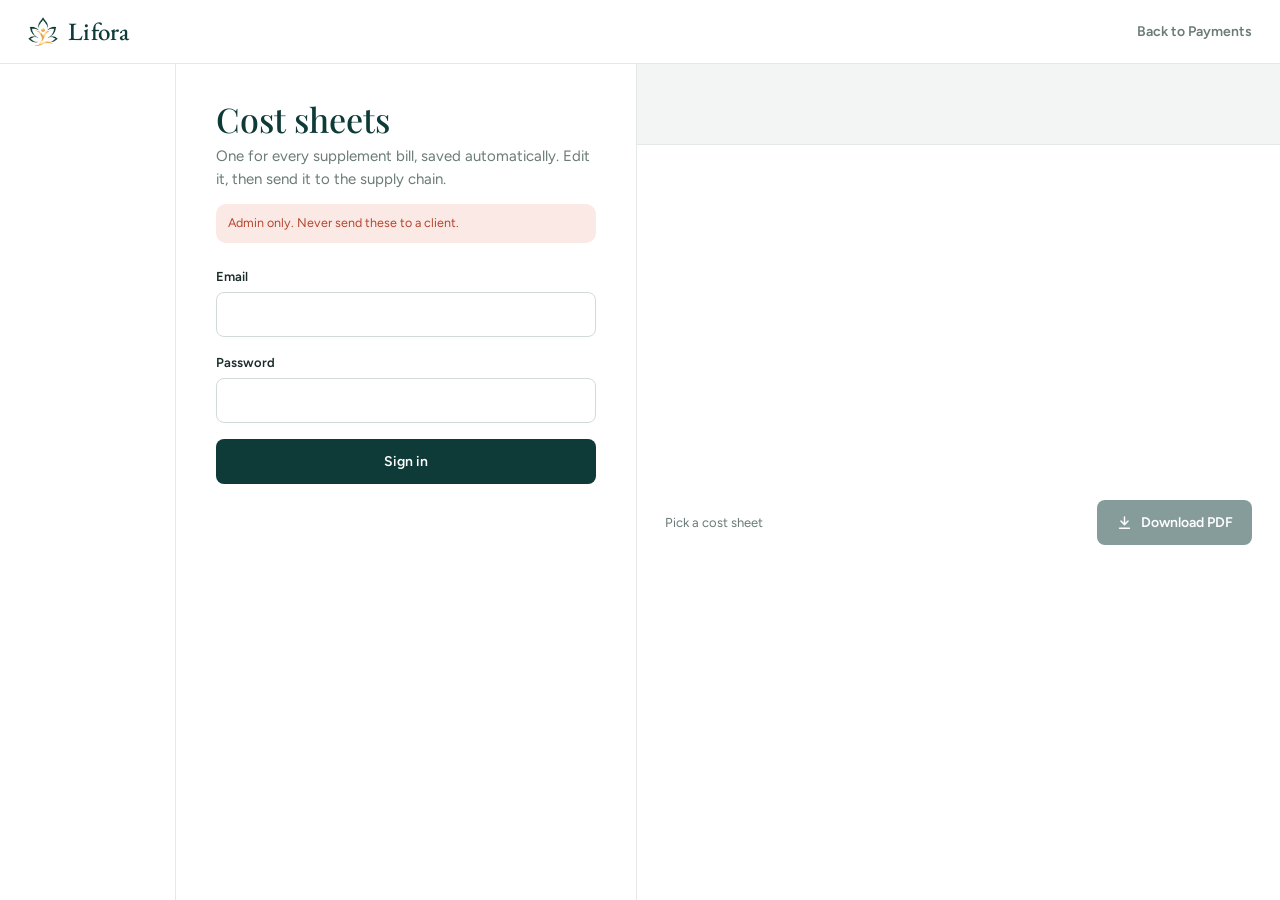
==== commit c523c55c: "Add Lifora logo trace loader; bring rail and counters to the newer forms - Logo trace loader (vanill" ====
--- a/cost-sheets/index.html
+++ b/cost-sheets/index.html
@@ -30,7 +30,8 @@
   <a class="brand" href="../"><img src="../assets/img/emblem-sm.webp" alt="" width="30" height="28"><span>Lifora</span></a>
   <nav class="tabs" aria-label="Tools"><a href="../payments/">Back to Payments</a></nav>
 </header>
-<main class="studio">
+<main class="studio with-rail">
+  <nav class="rail-col" aria-label="Jump to section"><ul class="bounce" id="rail"></ul></nav>
   <section class="form-col" aria-label="Cost sheets">
     <h1 class="form-title">Cost sheets</h1>
     <p class="form-lede">One for every supplement bill, saved automatically. Edit it, then send it to the supply chain.</p>
@@ -46,7 +47,7 @@
     <p class="no-access form-lede" id="noAccess" hidden>Only the admin can open cost sheets. <a href="../payments/">Go to Payments</a></p>
 
     <div id="app" hidden>
-      <div class="group">
+      <div class="group" id="secSaved">
         <h2>Saved <span class="hint" id="count"></span></h2>
         <div class="search">
           <svg viewBox="0 0 24 24" fill="none" stroke="currentColor" stroke-width="2" stroke-linecap="round" aria-hidden="true"><circle cx="11" cy="11" r="7"/><path d="M21 21l-4.3-4.3"/></svg>
@@ -56,7 +57,7 @@
       </div>
 
       <form id="editor" hidden novalidate>
-        <div class="group">
+        <div class="group" id="secDelivery">
           <h2>Delivery <span class="dirty" id="dirty" hidden>Unsaved changes</span></h2>
           <div class="fields">
             <div class="f wide"><label for="eName">Client name</label><input id="eName" maxlength="100" autocomplete="off"></div>
@@ -65,12 +66,12 @@
             <div class="f wide"><label for="eAddress">Address</label><textarea id="eAddress" class="short" maxlength="300"></textarea></div>
           </div>
         </div>
-        <div class="group">
+        <div class="group" id="secItems">
           <h2>Items</h2>
           <ul class="cs-items" id="items"></ul>
           <button class="btn btn-line" id="addItem" type="button">Add an item</button>
         </div>
-        <div class="group">
+        <div class="group" id="secMoney">
           <h2>Commission and delivery</h2>
           <div class="fields">
             <div class="f"><label for="ePct">Commission</label><div class="unit"><input id="ePct" type="number" inputmode="decimal" min="0" max="100" step="0.5"><span>%</span></div></div>
--- a/assets/css/base.css
+++ b/assets/css/base.css
@@ -175,3 +175,9 @@
 .bounce-item[data-active="true"]{color:var(--ink)}
 .bounce-heading{padding:28px 4px 4px;font-size:11px;font-weight:600;letter-spacing:.14em;text-transform:uppercase;color:var(--gold)}
 .bounce-heading:first-child{padding-top:0}
+.with-rail .group{scroll-margin-top:84px}
+
+/* ---------- logo trace loader (see logo-loader.js) ---------- */
+@keyframes logo-trace-loader-loop { to { stroke-dashoffset: -1; } }
+.logo-loader{display:block;color:var(--teal);overflow:visible}
+.logo-loader-host{display:grid;place-items:center;min-height:140px;padding:24px 0}
--- a/assets/css/sup.css
+++ b/assets/css/sup.css
@@ -122,3 +122,6 @@
 .cs-sum div{display:flex;justify-content:space-between}
 .cs-sum .net{font-weight:700;color:var(--teal);font-size:16px;border-top:1px solid var(--line-2);padding-top:6px;margin-top:2px}
 .dirty{font-size:12.5px;color:var(--gold);font-weight:600}
+
+.sup-total{display:flex;justify-content:space-between;align-items:center;margin:16px 0 0;padding:12px 14px;background:var(--mist);border-radius:10px;font-size:14px;color:var(--muted)}
+.sup-total b{font-size:18px;color:var(--teal)}
